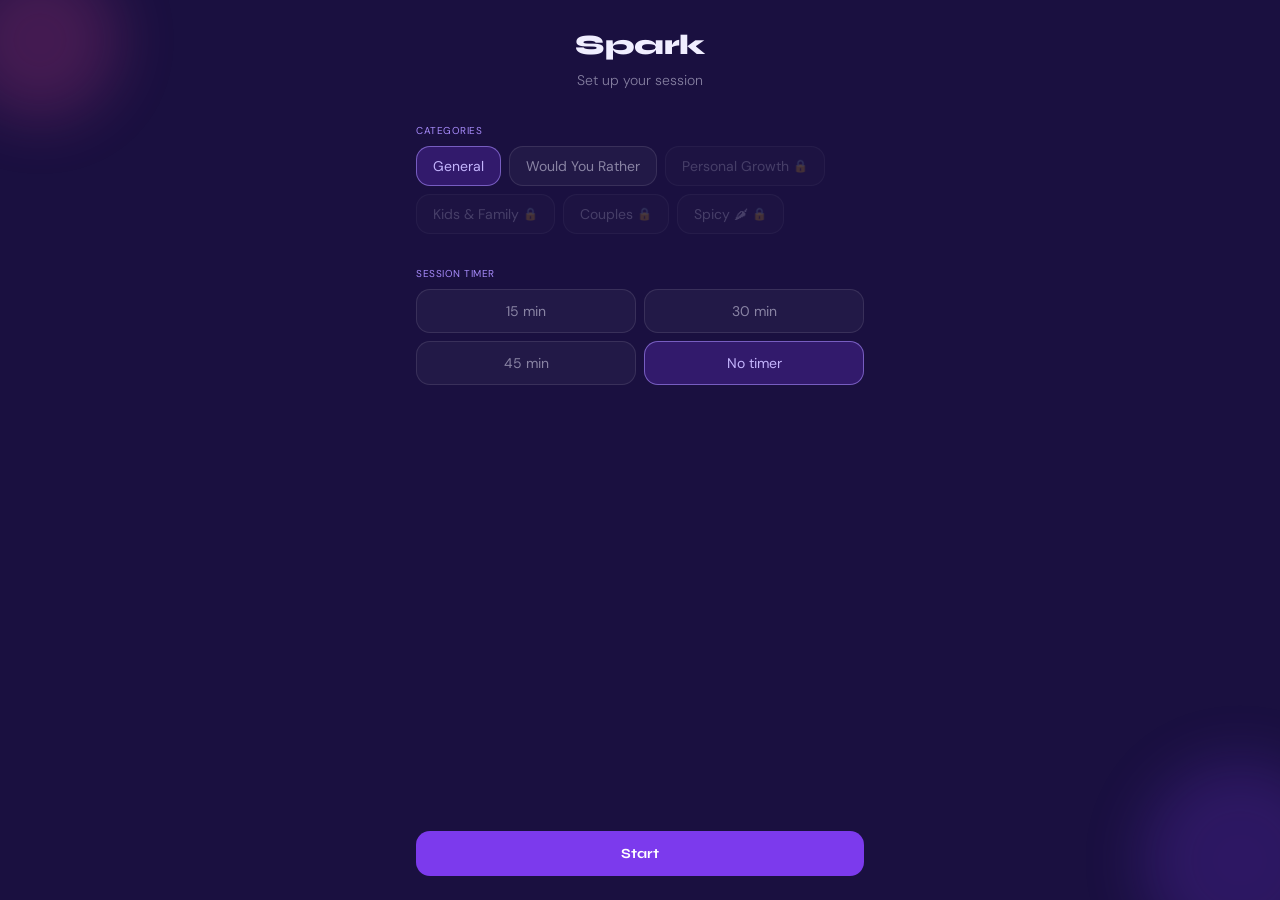
==== game.html @ d1737451 "Initial Spark scaffold for GitHub Pages. Adds the Phase 1 vanilla web app with onboarding, setup, ga" ====
<!DOCTYPE html>
<html lang="en">
<head>
  <meta charset="UTF-8">
  <meta name="viewport" content="width=device-width, initial-scale=1.0, viewport-fit=cover">
  <meta name="theme-color" content="#1A1040">
  <title>Spark — Game</title>
  <link rel="icon" href="assets/icons/logo.svg" type="image/svg+xml">
  <link rel="stylesheet" href="style.css">
</head>
<body>
  <div class="app app--game">
    <div id="timer-mount"></div>
    <div class="card-container" id="card-container"></div>
  </div>

  <script src="app.js"></script>
  <script src="components/card.js"></script>
  <script src="components/timer.js"></script>
  <script>
    (async function () {
      const prefs = Spark.getPrefs();
      const session = Spark.getSession();

      if (!session) {
        Spark.navigate('setup.html');
        return;
      }

      if (prefs.timerMinutes > 0) {
        SparkTimer.create(document.getElementById('timer-mount'), prefs.timerMinutes);
      }

      const allQuestions = await Spark.loadQuestions();
      const categories = await Spark.loadCategories();
      const questionMap = Object.fromEntries(allQuestions.map((q) => [q.id, q]));
      const poolSize = session.pool.length;

      const container = document.getElementById('card-container');

      function showNext() {
        const nextId = Spark.getNextQuestionId(session);
        if (!nextId) {
          Spark.navigate('end.html?reason=complete');
          return;
        }

        const question = questionMap[nextId];
        if (!question) {
          showNext();
          return;
        }

        container.innerHTML = '';
        const cardEl = SparkCard.render(
          container,
          question,
          categories,
          session.count,
          poolSize
        );

        SparkCard.attachSwipeHandlers(
          cardEl,
          showNext,
          () => {
            Spark.logDislike(question.id);
            showNext();
          }
        );
      }

      showNext();
    })();
  </script>
</body>
</html>
---- style.css ----
/* ==========================================================================
   Spark Design System
   ========================================================================== */

@import url('https://fonts.googleapis.com/css2?family=Syne:wght@400;500;700;800&family=DM+Sans:ital,wght@0,300;0,400;0,500;1,300&display=swap');

/* --------------------------------------------------------------------------
   Design Tokens
   -------------------------------------------------------------------------- */

:root {
  /* Colors — dark mode (default) */
  --color-bg-deep: #1A1040;
  --color-primary: #7C3AED;
  --color-primary-soft: #A78BFA;
  --color-pink: #EC4899;
  --color-pink-light: #F472B6;
  --color-text: #F0EEFF;
  --color-text-muted: rgba(240, 238, 255, 0.5);
  --color-text-translation: rgba(240, 238, 255, 0.4);
  --color-chip-text-selected: #C4B5FD;

  /* Surfaces */
  --color-surface: rgba(255, 255, 255, 0.04);
  --color-surface-border: rgba(255, 255, 255, 0.1);
  --color-surface-hover: rgba(255, 255, 255, 0.06);
  --color-chip-selected-bg: rgba(124, 58, 237, 0.25);
  --color-chip-selected-border: rgba(167, 139, 250, 0.6);
  --color-card-border: rgba(167, 139, 250, 0.2);

  /* Typography */
  --font-display: 'Syne', sans-serif;
  --font-body: 'DM Sans', sans-serif;

  --text-xs: 10px;
  --text-sm: 13px;
  --text-base: 14px;
  --text-lg: 18px;
  --text-xl: 22px;
  --text-2xl: 28px;
  --text-hero: 36px;

  /* Spacing */
  --space-xs: 4px;
  --space-sm: 8px;
  --space-md: 16px;
  --space-lg: 24px;
  --space-xl: 32px;
  --space-2xl: 48px;

  /* Layout */
  --radius-sm: 8px;
  --radius-md: 14px;
  --radius-lg: 24px;
  --max-width: 480px;

  /* Glow */
  --glow-violet: rgba(124, 58, 237, 0.2);
  --glow-pink: rgba(236, 72, 153, 0.2);
}

/* Light mode */
@media (prefers-color-scheme: light) {
  :root.auto-theme {
    --color-bg-deep: #F5F3FF;
    --color-text: #1A1040;
    --color-text-muted: rgba(26, 16, 64, 0.5);
    --color-text-translation: rgba(26, 16, 64, 0.4);
    --color-surface: #EDE9FE;
    --color-surface-border: rgba(124, 58, 237, 0.15);
    --color-surface-hover: rgba(124, 58, 237, 0.08);
    --color-card-border: rgba(124, 58, 237, 0.2);
  }
}

/* --------------------------------------------------------------------------
   Reset & Base
   -------------------------------------------------------------------------- */

*,
*::before,
*::after {
  box-sizing: border-box;
  margin: 0;
  padding: 0;
}

html {
  font-size: 16px;
  -webkit-text-size-adjust: 100%;
}

body {
  font-family: var(--font-body);
  font-weight: 400;
  color: var(--color-text);
  background-color: var(--color-bg-deep);
  min-height: 100dvh;
  line-height: 1.5;
  overflow-x: hidden;
  -webkit-font-smoothing: antialiased;
}

img,
svg {
  display: block;
  max-width: 100%;
}

button {
  font-family: inherit;
  cursor: pointer;
  border: none;
  background: none;
  color: inherit;
}

a {
  color: var(--color-primary-soft);
  text-decoration: none;
}

/* --------------------------------------------------------------------------
   Layout
   -------------------------------------------------------------------------- */

.app {
  display: flex;
  flex-direction: column;
  min-height: 100dvh;
  max-width: var(--max-width);
  margin: 0 auto;
  padding: var(--space-lg) var(--space-md);
  position: relative;
}

.app--game {
  padding: 0;
  max-width: none;
}

.app__header {
  text-align: center;
  margin-bottom: var(--space-xl);
}

.app__footer {
  margin-top: auto;
  padding-top: var(--space-lg);
  text-align: center;
}

/* Ambient glows */
.glow {
  position: fixed;
  border-radius: 50%;
  filter: blur(30px);
  pointer-events: none;
  z-index: 0;
}

.glow--violet {
  width: 200px;
  height: 200px;
  background: var(--color-primary);
  opacity: 0.2;
  bottom: -60px;
  right: -60px;
}

.glow--pink {
  width: 160px;
  height: 160px;
  background: var(--color-pink);
  opacity: 0.2;
  top: -40px;
  left: -40px;
}

.app > *:not(.glow) {
  position: relative;
  z-index: 1;
}

/* --------------------------------------------------------------------------
   Typography
   -------------------------------------------------------------------------- */

.logo {
  font-family: var(--font-display);
  font-weight: 800;
  font-size: var(--text-2xl);
  color: var(--color-text);
  letter-spacing: -0.02em;
}

.logo__icon {
  width: 40px;
  height: 40px;
  margin: 0 auto var(--space-sm);
}

.tagline {
  font-family: var(--font-body);
  font-weight: 300;
  font-size: var(--text-base);
  color: var(--color-text-muted);
  margin-top: var(--space-xs);
}

.heading {
  font-family: var(--font-display);
  font-weight: 500;
  font-size: var(--text-xl);
  color: var(--color-text);
  margin-bottom: var(--space-md);
}

.subheading {
  font-family: var(--font-body);
  font-weight: 400;
  font-size: var(--text-sm);
  color: var(--color-text-muted);
  margin-bottom: var(--space-lg);
}

.label {
  font-family: var(--font-body);
  font-weight: 400;
  font-size: var(--text-xs);
  letter-spacing: 0.05em;
  text-transform: uppercase;
  color: var(--color-primary-soft);
  margin-bottom: var(--space-sm);
}

.section {
  margin-bottom: var(--space-xl);
}

.section__title {
  font-family: var(--font-display);
  font-weight: 500;
  font-size: var(--text-lg);
  margin-bottom: var(--space-md);
}

/* --------------------------------------------------------------------------
   Buttons
   -------------------------------------------------------------------------- */

.btn {
  display: inline-flex;
  align-items: center;
  justify-content: center;
  width: 100%;
  padding: 14px 28px;
  border-radius: var(--radius-md);
  font-family: var(--font-display);
  font-weight: 700;
  font-size: var(--text-base);
  transition: opacity 0.2s, transform 0.15s;
  -webkit-tap-highlight-color: transparent;
}

.btn:active {
  transform: scale(0.98);
}

.btn--primary {
  background: var(--color-primary);
  color: #ffffff;
}

.btn--primary:hover {
  opacity: 0.92;
}

.btn--secondary {
  background: var(--color-surface-hover);
  color: rgba(240, 238, 255, 0.8);
  border: 1px solid var(--color-surface-border);
}

.btn--secondary:hover {
  background: rgba(255, 255, 255, 0.1);
}

.btn-group {
  display: flex;
  flex-direction: column;
  gap: var(--space-md);
}

.btn-group--horizontal {
  flex-direction: row;
}

.btn-group--horizontal .btn {
  flex: 1;
}

/* --------------------------------------------------------------------------
   Category Chips
   -------------------------------------------------------------------------- */

.chips {
  display: flex;
  flex-wrap: wrap;
  gap: var(--space-sm);
}

.chip {
  display: inline-flex;
  align-items: center;
  gap: var(--space-xs);
  padding: 10px 16px;
  border-radius: var(--radius-md);
  font-family: var(--font-body);
  font-weight: 400;
  font-size: var(--text-base);
  background: var(--color-surface);
  border: 1px solid var(--color-surface-border);
  color: var(--color-text-muted);
  transition: background 0.2s, border-color 0.2s, color 0.2s;
  -webkit-tap-highlight-color: transparent;
}

.chip--selected {
  background: var(--color-chip-selected-bg);
  border-color: var(--color-chip-selected-border);
  color: var(--color-chip-text-selected);
}

.chip--disabled {
  opacity: 0.25;
  cursor: not-allowed;
  pointer-events: none;
}

.chip--disabled::after {
  content: ' ∅';
  opacity: 0.6;
}

.chip--locked {
  opacity: 0.4;
  cursor: not-allowed;
}

.chip--locked::after {
  content: ' 🔒';
  font-size: 12px;
}

/* --------------------------------------------------------------------------
   Selector (Language / Level / Timer)
   -------------------------------------------------------------------------- */

.selector-grid {
  display: grid;
  grid-template-columns: repeat(2, 1fr);
  gap: var(--space-sm);
}

.selector-grid--4 {
  grid-template-columns: repeat(4, 1fr);
}

.selector-option {
  padding: 12px;
  border-radius: var(--radius-md);
  font-family: var(--font-body);
  font-weight: 400;
  font-size: var(--text-base);
  text-align: center;
  background: var(--color-surface);
  border: 1px solid var(--color-surface-border);
  color: var(--color-text-muted);
  transition: background 0.2s, border-color 0.2s, color 0.2s;
  -webkit-tap-highlight-color: transparent;
}

.selector-option--selected {
  background: var(--color-chip-selected-bg);
  border-color: var(--color-chip-selected-border);
  color: var(--color-chip-text-selected);
}

.selector-option:active {
  transform: scale(0.97);
}

/* --------------------------------------------------------------------------
   Question Card
   -------------------------------------------------------------------------- */

.card-container {
  flex: 1;
  display: flex;
  align-items: center;
  justify-content: center;
  padding: var(--space-md);
  min-height: 100dvh;
  position: relative;
}

.card {
  width: 100%;
  max-width: var(--max-width);
  min-height: 70dvh;
  padding: var(--space-xl) var(--space-lg);
  border-radius: var(--radius-lg);
  border: 1px solid var(--color-card-border);
  background: var(--color-bg-deep);
  display: flex;
  flex-direction: column;
  justify-content: center;
  position: relative;
  overflow: hidden;
  touch-action: pan-y;
  user-select: none;
  transition: transform 0.25s ease, opacity 0.25s ease;
}

.card__glow-violet,
.card__glow-pink {
  position: absolute;
  border-radius: 50%;
  filter: blur(30px);
  pointer-events: none;
}

.card__glow-violet {
  width: 120px;
  height: 120px;
  background: var(--color-primary);
  opacity: 0.2;
  bottom: 20px;
  right: 20px;
}

.card__glow-pink {
  width: 100px;
  height: 100px;
  background: var(--color-pink);
  opacity: 0.2;
  top: 20px;
  left: 20px;
}

.card__meta {
  display: flex;
  align-items: center;
  gap: var(--space-sm);
  margin-bottom: var(--space-lg);
}

.card__category {
  font-family: var(--font-body);
  font-weight: 400;
  font-size: var(--text-xs);
  letter-spacing: 2px;
  text-transform: uppercase;
  color: var(--color-primary-soft);
}

.card__level {
  font-family: var(--font-body);
  font-weight: 400;
  font-size: var(--text-xs);
  padding: 2px 8px;
  border-radius: 999px;
  border: 1px solid var(--color-primary);
  color: var(--color-primary);
}

.card__question {
  font-family: var(--font-display);
  font-weight: 500;
  font-size: clamp(var(--text-lg), 5vw, var(--text-xl));
  color: var(--color-text);
  line-height: 1.4;
  margin-bottom: var(--space-md);
}

.card__translation {
  font-family: var(--font-body);
  font-weight: 300;
  font-style: italic;
  font-size: var(--text-sm);
  color: var(--color-text-translation);
  line-height: 1.5;
}

.card__footer {
  display: flex;
  justify-content: space-between;
  align-items: center;
  margin-top: auto;
  padding-top: var(--space-xl);
  font-family: var(--font-body);
  font-size: var(--text-xs);
  color: rgba(240, 238, 255, 0.25);
}

.card--swipe-up {
  transform: translateY(-120%);
  opacity: 0;
}

.card--swipe-down {
  transform: translateY(120%);
  opacity: 0;
}

.card--swipe-left {
  transform: translateX(-120%);
  opacity: 0;
}

.card--swipe-right {
  transform: translateX(120%);
  opacity: 0;
}

/* --------------------------------------------------------------------------
   Session Border Timer
   -------------------------------------------------------------------------- */

.timer-border {
  position: fixed;
  inset: 0;
  pointer-events: none;
  z-index: 100;
}

.timer-border__svg {
  width: 100%;
  height: 100%;
}

.timer-border__rect {
  fill: none;
  stroke: var(--color-primary);
  stroke-width: 2;
  filter: drop-shadow(0 0 8px var(--color-primary));
  transition: stroke-dashoffset 1s linear;
}

/* --------------------------------------------------------------------------
   End Screen
   -------------------------------------------------------------------------- */

.end-screen {
  text-align: center;
  display: flex;
  flex-direction: column;
  align-items: center;
  justify-content: center;
  min-height: 60dvh;
  gap: var(--space-lg);
}

.end-screen__icon {
  width: 64px;
  height: 64px;
  color: var(--color-primary);
}

.end-screen__title {
  font-family: var(--font-display);
  font-weight: 500;
  font-size: var(--text-2xl);
}

.end-screen__stats {
  font-family: var(--font-body);
  font-size: var(--text-sm);
  color: var(--color-text-muted);
}

/* --------------------------------------------------------------------------
   Settings link
   -------------------------------------------------------------------------- */

.settings-link {
  display: inline-block;
  margin-top: var(--space-lg);
  font-size: var(--text-sm);
  color: var(--color-text-muted);
  text-decoration: underline;
  text-underline-offset: 3px;
}

.settings-link:hover {
  color: var(--color-primary-soft);
}

/* --------------------------------------------------------------------------
   Utility
   -------------------------------------------------------------------------- */

.hidden {
  display: none !important;
}

.sr-only {
  position: absolute;
  width: 1px;
  height: 1px;
  padding: 0;
  margin: -1px;
  overflow: hidden;
  clip: rect(0, 0, 0, 0);
  white-space: nowrap;
  border: 0;
}

.text-center {
  text-align: center;
}

.mt-lg {
  margin-top: var(--space-lg);
}

.mb-md {
  margin-bottom: var(--space-md);
}
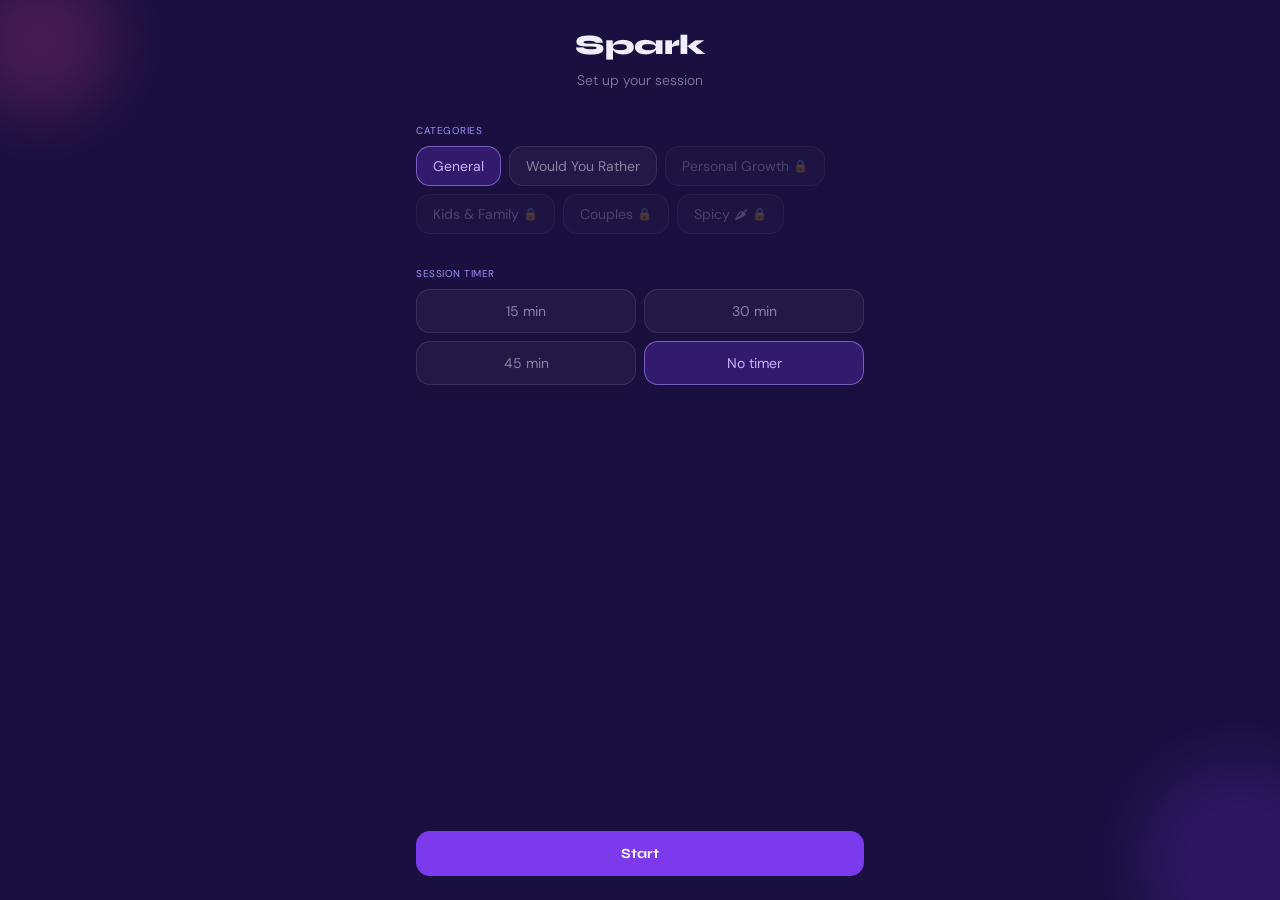
==== commit 883d59c3: "Replace Stop with Back and fix game footer layout on mobile. Use a bottom flex bar instead of fixed " ====
--- a/game.html
+++ b/game.html
@@ -12,6 +12,9 @@
   <div class="app app--game">
     <div id="timer-mount"></div>
     <div class="card-container" id="card-container"></div>
+    <footer class="game-bar">
+      <button type="button" class="game-bar__back" id="btn-back">Back</button>
+    </footer>
   </div>
 
   <script src="app.js"></script>
@@ -26,6 +29,13 @@
         Spark.navigate('setup.html');
         return;
       }
+
+      const backBtn = document.getElementById('btn-back');
+      backBtn.textContent = Spark.t('gameBack');
+      backBtn.addEventListener('click', () => {
+        SparkTimer.stop();
+        Spark.navigate('setup.html');
+      });
 
       if (prefs.timerMinutes > 0) {
         SparkTimer.create(document.getElementById('timer-mount'), prefs.timerMinutes);
--- a/style.css
+++ b/style.css
@@ -137,6 +137,9 @@
 .app--game {
   padding: 0;
   max-width: none;
+  min-height: 100dvh;
+  display: flex;
+  flex-direction: column;
 }
 
 .app__header {
@@ -344,8 +347,8 @@
 }
 
 .chip--locked {
-  opacity: 0.4;
-  cursor: not-allowed;
+  opacity: 0.45;
+  cursor: pointer;
 }
 
 .chip--locked::after {
@@ -401,26 +404,26 @@
   align-items: center;
   justify-content: center;
   padding: var(--space-md);
-  min-height: 100dvh;
+  min-height: 0;
   position: relative;
 }
 
 .card {
   width: 100%;
   max-width: var(--max-width);
-  min-height: 70dvh;
+  max-height: calc(100dvh - 5.5rem - env(safe-area-inset-bottom, 0px));
+  min-height: min(68dvh, calc(100dvh - 5.5rem - env(safe-area-inset-bottom, 0px)));
   padding: var(--space-xl) var(--space-lg);
   border-radius: var(--radius-lg);
   border: 1px solid var(--color-card-border);
   background: var(--color-bg-deep);
   display: flex;
   flex-direction: column;
-  justify-content: center;
   position: relative;
   overflow: hidden;
-  touch-action: pan-y;
+  touch-action: none;
   user-select: none;
-  transition: transform 0.25s ease, opacity 0.25s ease;
+  will-change: transform;
 }
 
 .card__glow-violet,
@@ -453,7 +456,16 @@
   display: flex;
   align-items: center;
   gap: var(--space-sm);
-  margin-bottom: var(--space-lg);
+  flex-shrink: 0;
+}
+
+.card__body {
+  flex: 1;
+  display: flex;
+  flex-direction: column;
+  justify-content: center;
+  gap: var(--space-lg);
+  padding: var(--space-lg) 0;
 }
 
 .card__category {
@@ -478,19 +490,52 @@
 .card__question {
   font-family: var(--font-display);
   font-weight: 500;
-  font-size: clamp(var(--text-lg), 5vw, var(--text-xl));
+  font-size: clamp(1.5rem, 7vw, 2rem);
   color: var(--color-text);
-  line-height: 1.4;
-  margin-bottom: var(--space-md);
+  line-height: 1.35;
 }
 
 .card__translation {
   font-family: var(--font-body);
   font-weight: 300;
   font-style: italic;
-  font-size: var(--text-sm);
+  font-size: clamp(1rem, 4.5vw, 1.125rem);
   color: var(--color-text-translation);
-  line-height: 1.5;
+  line-height: 1.45;
+}
+
+.card__example {
+  margin-top: var(--space-md);
+  padding-top: var(--space-lg);
+  border-top: 1px solid rgba(167, 139, 250, 0.15);
+}
+
+.card__example-label {
+  font-family: var(--font-body);
+  font-weight: 400;
+  font-size: var(--text-xs);
+  letter-spacing: 0.08em;
+  text-transform: uppercase;
+  color: var(--color-primary-soft);
+  margin-bottom: var(--space-sm);
+}
+
+.card__example-text {
+  font-family: var(--font-body);
+  font-weight: 400;
+  font-size: clamp(0.95rem, 4vw, 1.05rem);
+  color: var(--color-text-muted);
+  line-height: 1.45;
+}
+
+.card__example-translation {
+  font-family: var(--font-body);
+  font-weight: 300;
+  font-style: italic;
+  font-size: clamp(0.875rem, 3.5vw, 1rem);
+  color: var(--color-text-translation);
+  line-height: 1.45;
+  margin-top: var(--space-xs);
 }
 
 .card__footer {
@@ -504,24 +549,39 @@
   color: rgba(240, 238, 255, 0.25);
 }
 
-.card--swipe-up {
-  transform: translateY(-120%);
-  opacity: 0;
-}
-
-.card--swipe-down {
-  transform: translateY(120%);
-  opacity: 0;
-}
-
-.card--swipe-left {
-  transform: translateX(-120%);
-  opacity: 0;
-}
-
-.card--swipe-right {
-  transform: translateX(120%);
-  opacity: 0;
+/* --------------------------------------------------------------------------
+   Game screen controls
+   -------------------------------------------------------------------------- */
+
+.game-bar {
+  flex-shrink: 0;
+  display: flex;
+  justify-content: center;
+  padding: var(--space-md) var(--space-lg);
+  padding-bottom: calc(var(--space-lg) + env(safe-area-inset-bottom, 0px));
+  background: linear-gradient(to top, var(--color-bg-deep) 70%, transparent);
+  z-index: 110;
+}
+
+.game-bar__back {
+  padding: 12px 28px;
+  border-radius: 999px;
+  background: rgba(255, 255, 255, 0.08);
+  border: 1px solid rgba(167, 139, 250, 0.35);
+  font-family: var(--font-body);
+  font-weight: 400;
+  font-size: var(--text-base);
+  color: var(--color-text-muted);
+  backdrop-filter: blur(12px);
+  -webkit-backdrop-filter: blur(12px);
+  transition: background 0.2s, color 0.2s, border-color 0.2s;
+  -webkit-tap-highlight-color: transparent;
+}
+
+.game-bar__back:active {
+  background: rgba(124, 58, 237, 0.25);
+  border-color: rgba(167, 139, 250, 0.6);
+  color: var(--color-text);
 }
 
 /* --------------------------------------------------------------------------
@@ -625,6 +685,75 @@
   margin-top: var(--space-lg);
 }
 
+/* --------------------------------------------------------------------------
+   Modal
+   -------------------------------------------------------------------------- */
+
+.modal {
+  position: fixed;
+  inset: 0;
+  z-index: 200;
+  display: flex;
+  align-items: center;
+  justify-content: center;
+  padding: var(--space-lg);
+}
+
+.modal.hidden {
+  display: none;
+}
+
+.modal__backdrop {
+  position: absolute;
+  inset: 0;
+  background: rgba(10, 6, 26, 0.75);
+  backdrop-filter: blur(4px);
+  -webkit-backdrop-filter: blur(4px);
+}
+
+.modal__panel {
+  position: relative;
+  width: 100%;
+  max-width: 340px;
+  padding: var(--space-xl) var(--space-lg);
+  border-radius: var(--radius-lg);
+  border: 1px solid var(--color-card-border);
+  background: var(--color-bg-deep);
+  text-align: center;
+  box-shadow: 0 24px 64px rgba(0, 0, 0, 0.45);
+}
+
+.modal__label {
+  font-family: var(--font-body);
+  font-size: var(--text-xs);
+  letter-spacing: 0.12em;
+  text-transform: uppercase;
+  color: var(--color-primary-soft);
+  margin-bottom: var(--space-sm);
+}
+
+.modal__title {
+  font-family: var(--font-display);
+  font-weight: 500;
+  font-size: var(--text-xl);
+  color: var(--color-text);
+  margin-bottom: var(--space-md);
+}
+
+.modal__body {
+  font-family: var(--font-body);
+  font-size: var(--text-base);
+  color: var(--color-text-muted);
+  line-height: 1.55;
+  margin-bottom: var(--space-lg);
+}
+
+.modal__panel .btn {
+  width: auto;
+  min-width: 140px;
+  margin: 0 auto;
+}
+
 .mb-md {
   margin-bottom: var(--space-md);
 }
